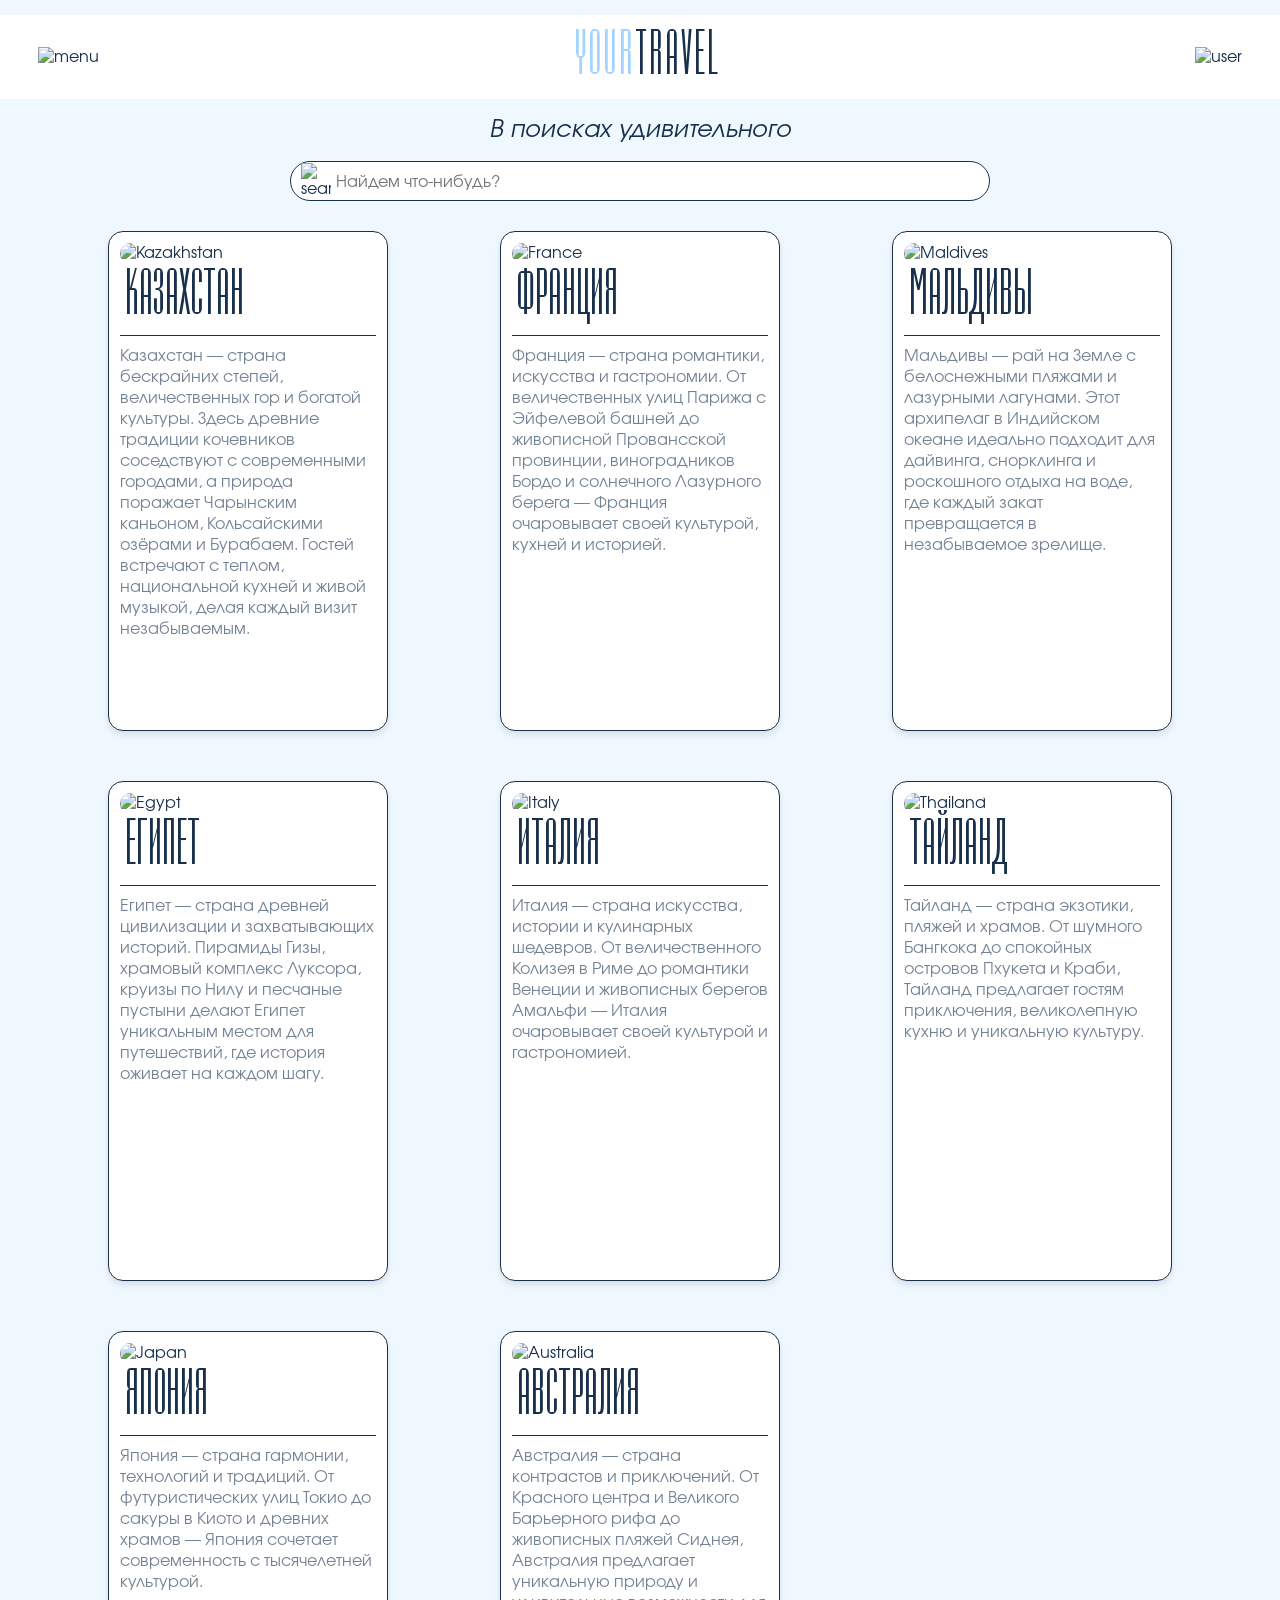
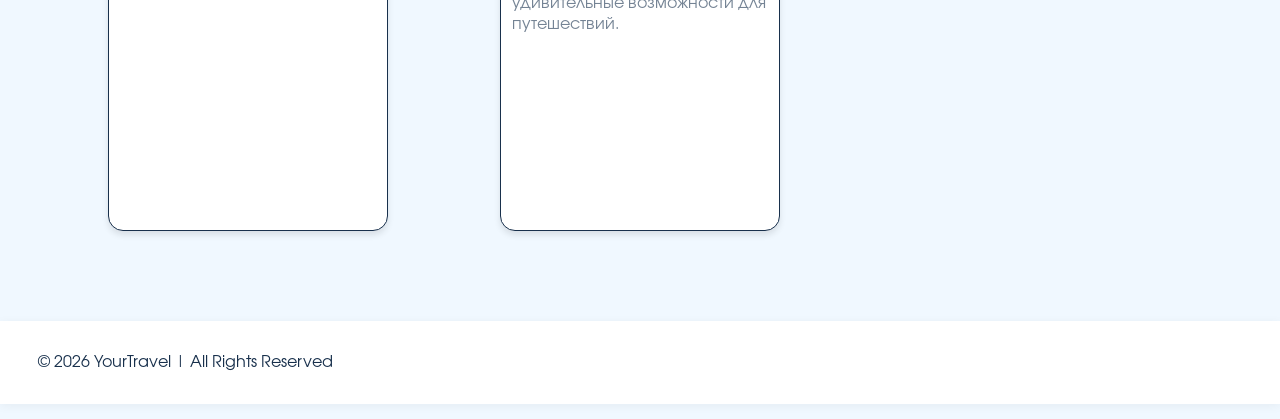
==== index.html @ c19f0ef1 "First commit" ====
<!DOCTYPE html>
<html lang="ru">
<head>
    <meta charset="UTF-8">
    <meta name="viewport" content="width=device-width, initial-scale=1.0">
    <title>YourTravel - Home</title>
    <link rel="stylesheet" href="style.css">
</head>
<body>
    <nav class="navbar">
        <div class="nav-icon airplane" id="burger-menu">
            <img src="https://img.icons8.com/ios-filled/50/1a2b48/airplane-take-off.png" alt="menu">
        </div>
        <div class="logo"><span>YOUR</span>TRAVEL</div>
        <div class="nav-icon user" id="user-profile">
            <img src="https://img.icons8.com/ios-filled/50/1a2b48/user-male-circle.png" alt="user">
        </div>
    </nav>

    <main class="container">
        <h1 class="hero-title" id = "heroTitle">Куда летим?</h1>
        
        <div class="search-container">
            <div class="search-bar">
                <img class = "search-icon" src="https://img.icons8.com/ios/50/000000/search--v1.png" alt="search">
                <input type="search" placeholder="Найдем что-нибудь?">
            </div>
        </div>

        <div class="country-grid">
            <div class="card" onclick="goToCountry('kazakhstan')">
                <div class="card-image">
                    <img src="https://images.unsplash.com/photo-1677475191981-653bcfcc3cd2?q=80&w=1193" alt="Kazakhstan">
                </div>
                <h2 class="card-title">КАЗАХСTАН</h2>
                <div class="card-divider"></div>
                <div class="card-desc"><p>Казахстан — страна бескрайних степей, величественных гор и богатой культуры. Здесь древние традиции кочевников соседствуют с современными городами, а природа поражает Чарынским каньоном, Кольсайскими озёрами и Бурабаем. Гостей встречают с теплом, национальной кухней и живой музыкой, делая каждый визит незабываемым.</p></div>
            </div>

            <div class="card">
                <div class="card-image">
                    <img src="https://images.unsplash.com/photo-1502602898657-3e91760cbb34?q=80&w=500" alt="France">
                </div>
                <h2 class="card-title">ФРАНЦИЯ</h2>
                <div class="card-divider"></div>
                <div class="card-desc"><p>Франция — страна романтики, искусства и гастрономии. От величественных улиц Парижа с Эйфелевой башней до живописной Провансской провинции, виноградников Бордо и солнечного Лазурного берега — Франция очаровывает своей культурой, кухней и историей.</p></div>            
            </div>

            <div class="card">
                <div class="card-image">
                    <img src="https://images.unsplash.com/photo-1514282401047-d79a71a590e8?q=80&w=500" alt="Maldives">
                </div>
                <h2 class="card-title">МАЛЬДИВЫ</h2>
                <div class="card-divider"></div>
                <div class="card-desc"><p>Мальдивы — рай на Земле с белоснежными пляжами и лазурными лагунами. Этот архипелаг в Индийском океане идеально подходит для дайвинга, снорклинга и роскошного отдыха на воде, где каждый закат превращается в незабываемое зрелище.</p></div>
            </div>

            <div class="card">
                <div class="card-image">
                    <img src="https://images.unsplash.com/photo-1503177119275-0aa32b3a9368?q=80&w=500" alt="Egypt">
                </div>
                <h2 class="card-title">ЕГИПЕТ</h2>
                <div class="card-divider"></div>
                <div class="card-desc"><p>Египет — страна древней цивилизации и захватывающих историй. Пирамиды Гизы, храмовый комплекс Луксора, круизы по Нилу и песчаные пустыни делают Египет уникальным местом для путешествий, где история оживает на каждом шагу.</p></div>            
            </div>

            <div class="card">
                <div class="card-image">
                    <img src="https://plus.unsplash.com/premium_photo-1675975678457-d70708bf77c8?w=500" alt="Italy">
                </div>
                <h2 class="card-title">ИTАЛИЯ</h2>
                <div class="card-divider"></div>
                <div class="card-desc">
                    <p>Италия — страна искусства, истории и кулинарных шедевров. От величественного Колизея в Риме до романтики Венеции и живописных берегов Амальфи — Италия очаровывает своей культурой и гастрономией.</p>
                </div>
            </div>

            <div class="card">
                <div class="card-image">
                    <img src="https://images.unsplash.com/photo-1507525428034-b723cf961d3e?q=80&w=500" alt="Thailand">
                </div>
                <h2 class="card-title">TАЙЛАНД</h2>
                <div class="card-divider"></div>
                <div class="card-desc">
                    <p>Тайланд — страна экзотики, пляжей и храмов. От шумного Бангкока до спокойных островов Пхукета и Краби, Тайланд предлагает гостям приключения, великолепную кухню и уникальную культуру.</p>
                </div>
            </div>

            <div class="card">
                <div class="card-image">
                    <img src="https://images.unsplash.com/photo-1557409518-691ebcd96038?w=500" alt="Japan">
                </div>
                <h2 class="card-title">ЯПОНИЯ</h2>
                <div class="card-divider"></div>
                <div class="card-desc">
                    <p>Япония — страна гармонии, технологий и традиций. От футуристических улиц Токио до сакуры в Киото и древних храмов — Япония сочетает современность с тысячелетней культурой.</p>
                </div>
            </div>

            <div class="card">
                <div class="card-image">
                    <img src="https://images.unsplash.com/photo-1506973035872-a4ec16b8e8d9?w=500" alt="Australia">
                </div>
                <h2 class="card-title">АВСTРАЛИЯ</h2>
                <div class="card-divider"></div>
                <div class="card-desc">
                    <p>Австралия — страна контрастов и приключений. От Красного центра и Великого Барьерного рифа до живописных пляжей Сиднея, Австралия предлагает уникальную природу и удивительные возможности для путешествий.</p>
                </div>
            </div>

        </div>
    </main>

    <footer class="footer">
    <p>© 2026 YourTravel | All Rights Reserved</p>
    </footer>

    <script src="script.js"></script>
</body>
</html>
---- style.css ----
/* Базовые стили остаются прежними */
:root {
    --bg-color: #f0f8ff;
    --highlight: #a3d3fe;
    --navy: #18304c;
    --text-paleNavy: #18304c99;
    --font-header: CamertonRegular, serif;
    --font-regular: Evolventa, sans-serif;
}

@font-face {
    font-family: CamertonRegular;
    src: local("CamertonRegular"), url("fonts/Camerton-Regular.woff2") format("woff2");
    font-weight: normal;
    font-style: normal;
}


@font-face {
	font-family: Evolventa;
	src: local("Evolventa Oblique"), url("fonts/Evolventa-Oblique.woff");
	font-weight: normal;
	font-style: italic;
}

@font-face {
	font-family: Evolventa;
	src: local("Evolventa"), url("fonts/Evolventa-Regular.woff");
	font-weight: normal;
	font-style: normal;
}



* {
    box-sizing: border-box;
}

body {
    margin: 0;
    padding: 0;
    background-color: var(--bg-color);
    font-family: var(--font-regular);
    color: var(--navy);
    overflow-x: hidden; /* Защита от горизонтального скролла */
}

/* --- NAVBAR --- */
.navbar {
    display: flex;
    justify-content: space-between;
    align-items: center;
    padding: 10px 3%;
    background: white;
    position: sticky;
    top: 0;
    margin-top: 15px;
    z-index: 1000;
}



.logo {
    font-family: var(--font-header);
    font-weight: normal;
	font-style: normal;
    font-size: clamp(1.5rem, 5vw, 3.5rem); /* Размер подстраивается под экран */
    letter-spacing: 2px;
}

.logo span{
    color: var(--highlight)
}

.nav-icon img {
    width: 45px;
    height: auto;
    cursor: pointer;
    transition: transform 0.3s ease, box-shadow 0.3s ease ;
}

.nav-icon:hover{
    transform: scale(1.05);
}

/* --- ГЛАВНАЯ СТРАНИЦА --- */
.container {
    padding: 15px 5%;
}

.hero-title {
    text-align: center;
    font-weight: 100;
    font-style: italic;
    margin: 0px 0 15px 0;
    font-size: clamp(1.2rem, 4vw, 1.5rem);
}

.search-bar {
    width: 100%;
    max-width: 700px;   
    margin: 0 auto 30px;    
    height: 40px;
    border: 1px solid var(--navy);
    border-radius: 25px;
    display: flex;
    align-items: center;
    padding: 0 10px;
    background: white;
    transition: transform 0.3s ease, box-shadow 0.3s ease ;
}

.search-bar:hover{
    transform: scale(1.02);
}

.search-icon{
    width: 30px;
    height: auto;
    margin-right: 5px;
}

.search-bar input{
    width: 100%;
    height:40px;
    font-family: var(--font-regular);
    padding: 2px 0 0;
    font-size: 1rem;
    border: none;
    outline: none;
    background: transparent;
}

/* Сетка карточек стран */
.country-grid {
    display: grid;
    /* Автоматическое заполнение: минимум 280px на карточку */
    grid-template-columns: repeat(auto-fit, minmax(280px, 2fr));
    justify-items: center;
    gap: 25px;
    margin-bottom: 50px;
}

.card {
    background: white;
    border: 1px solid var(--navy);
    border-radius: 15px;
    padding: 11px;
    margin-bottom: 25px;
    display: flex;
    flex-direction: column;
    max-width: 280px;
    width: 280px;
    height: 500px;
    transition: transform 0.3s ease, box-shadow 0.3s ease ;
    box-shadow: 0 4px 6px rgba(0,0,0,0.1);
}

.card:hover{
    transform: scale(1.05);
    box-shadow: 0 10px 20px rgba(0,0,0,0.2);
    cursor: pointer;
}

.card-title{
    font-size: 58px;
    font-weight: normal;
    font-family: var(--font-header);
    border-bottom: 1px solid var(--navy);
    /* border-radius: 5px; */
    margin: 0px;
    padding: 0 5px 5px;

}

.card-image img {
    width: 100%;
    height: 200px;
    object-fit: cover;
    border-radius: 10px;
}

.card-desc {
    margin-top: 10px;

    flex-grow: 1;      /* takes remaining space */
    overflow: hidden;  /* prevents stretching */
    position: relative;
}

.card-desc p {
    margin: 0;
    word-wrap: break-word;
    overflow-wrap: break-word;
    color: var(--text-paleNavy);
}

.card-desc::after {
    content: "";
    position: absolute;
    bottom: 0;
    left: 0;
    width: 100%;
    height: 50px;

    background: linear-gradient(
        to bottom,
        rgba(255, 255, 255, 0),
        white
    );
}

/* --- FOOTER --- */

.footer{
    display: block;
    background: white;
    color: var(--navy);
    /* border: 2px solid black; */
    margin-bottom: 15px;
    padding: 15px 3%;
    justify-items: center;
    width: auto;
    z-index: 1000;
    box-shadow: 0 2px 10px rgba(0,0,0,0.05);
}

/* --- СТРАНИЦА СТРАНЫ (КАЗАХСТАН) --- */
.country-hero {
    display: flex;
    flex-direction: row; /* В ряд на десктопе */
    padding: 40px 5%;
    gap: 30px;
    align-items: flex-start;
}

.country-info { flex: 1; }
.main-image-container { flex: 1.5; }

.main-image-container img {
    width: 100%;
    border-radius: 15px;
    box-shadow: 0 10px 30px rgba(0,0,0,0.1);
}

.main-country-title {
    font-family: 'CamertonF';
    font-size: clamp(3rem, 10vw, 6rem);
    line-height: 1;
    margin-bottom: 20px;
}

/* Сетка отелей */
.hotel-grid {
    display: grid;
    grid-template-columns: repeat(auto-fit, minmax(320px, 1fr));
    gap: 30px;
    padding: 40px 5%;
}

/* --- МЕДИА-ЗАПРОСЫ (АДАПТИВНОСТЬ) --- */

/* Планшеты (до 1024px) */
@media (max-width: 1024px) {
    .country-hero {
        flex-direction: column; /* Текст и картинка друг под другом */
    }
    
    .main-image-container {
        order: -1; /* Картинка будет сверху текста на мобильных */
        width: 100%;
    }
}

/* Мобильные устройства (до 768px) */
@media (max-width: 768px) {
    .navbar {
        padding: 10px 15px;
    }

    .country-grid, .hotel-grid {
        grid-template-columns: 1fr; /* Одна колонка */
    }

    .hero-title {
        margin: 20px 0;
    }
}

/* Совсем маленькие экраны (до 480px) */
@media (max-width: 480px) {
    .card-title {
        font-size: 1.5rem;
    }
    
    .tags {
        font-size: 0.7rem;
    }
}
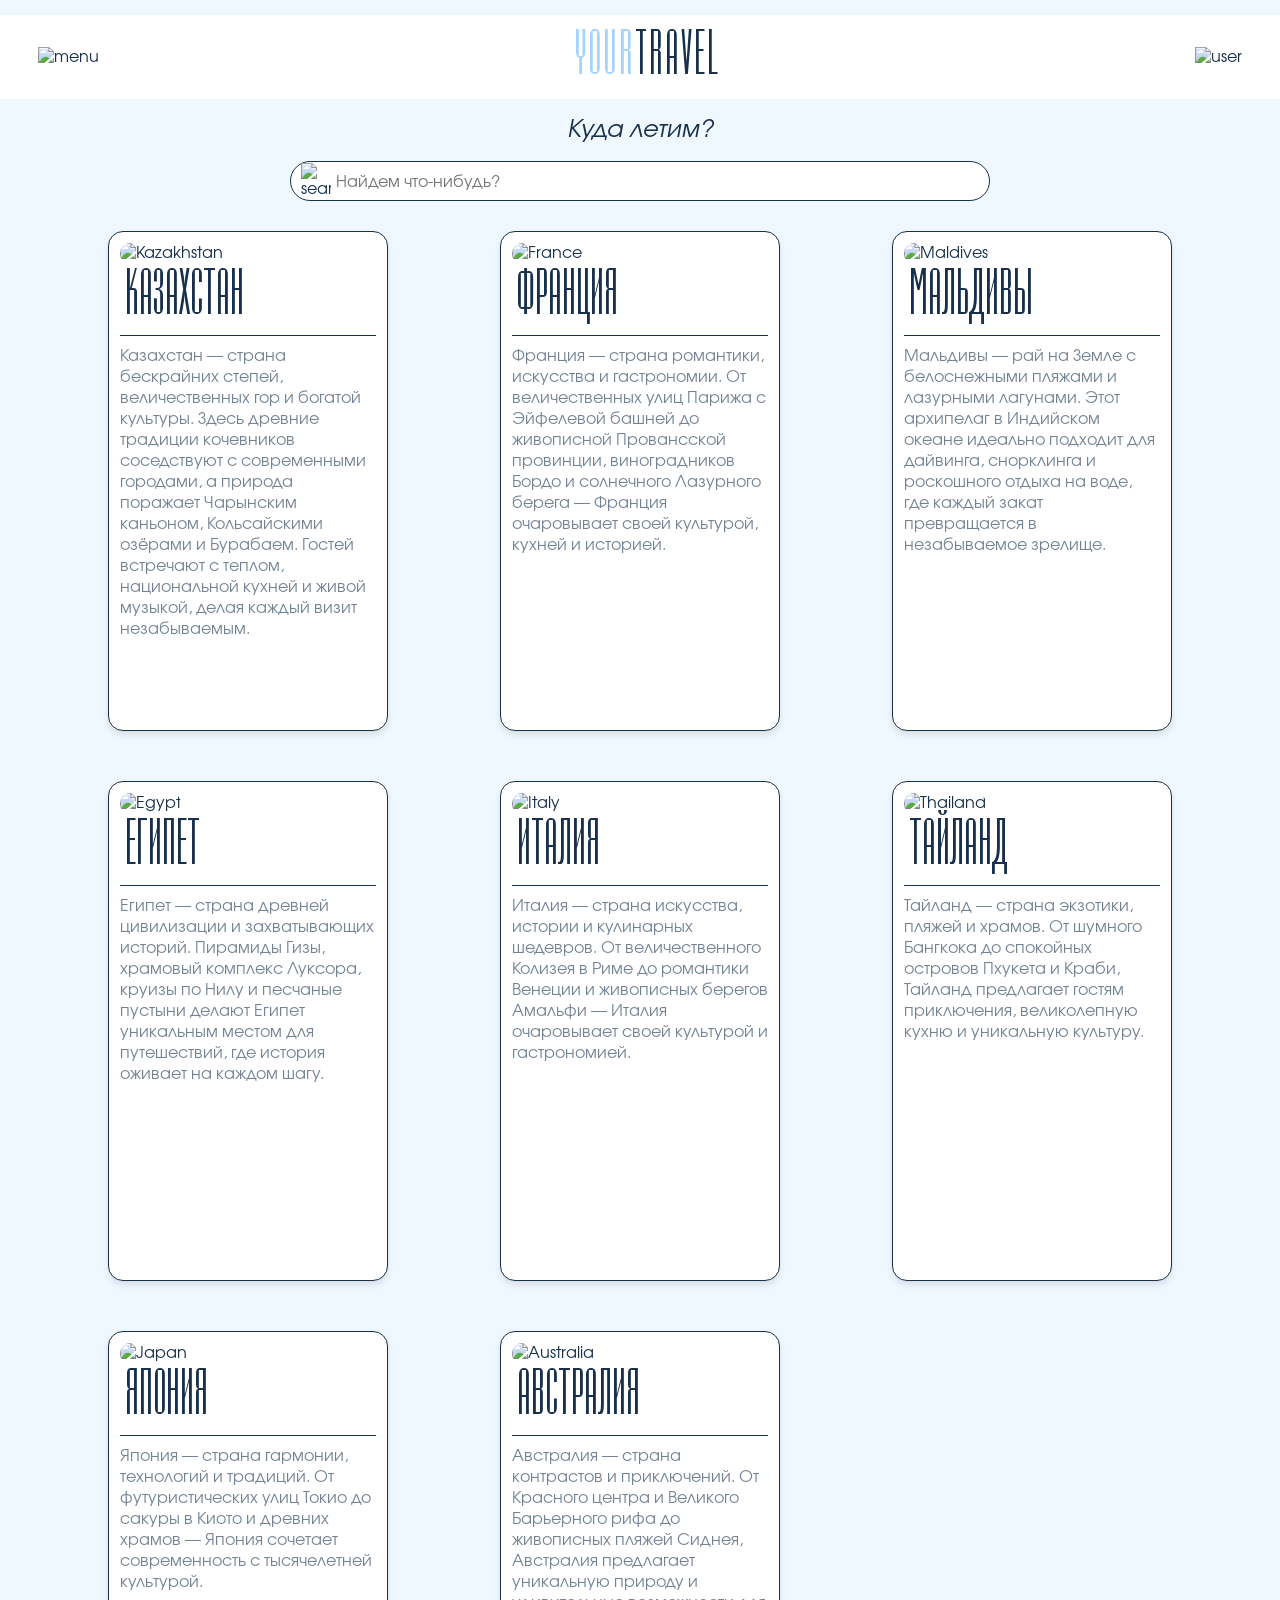
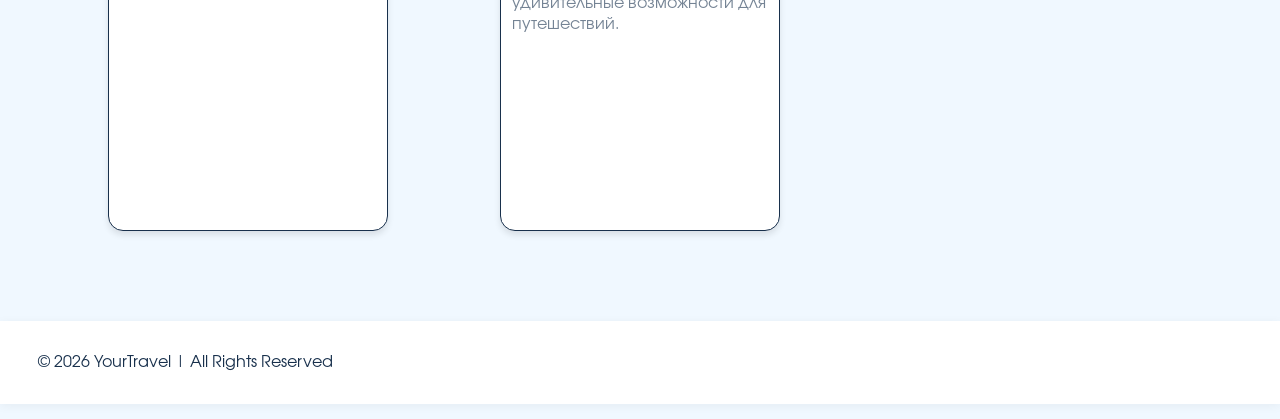
==== commit d827727e: "changed navbar container padding hotfix(js)" ====
--- a/index.html
+++ b/index.html
@@ -11,7 +11,7 @@
         <div class="nav-icon airplane" id="burger-menu">
             <img src="https://img.icons8.com/ios-filled/50/1a2b48/airplane-take-off.png" alt="menu">
         </div>
-        <div class="logo"><span>YOUR</span>TRAVEL</div>
+        <div class="logo" id = "logo"><span>YOUR</span>TRAVEL</div>
         <div class="nav-icon user" id="user-profile">
             <img src="https://img.icons8.com/ios-filled/50/1a2b48/user-male-circle.png" alt="user">
         </div>
--- a/style.css
+++ b/style.css
@@ -64,8 +64,9 @@
     font-family: var(--font-header);
     font-weight: normal;
 	font-style: normal;
-    font-size: clamp(1.5rem, 5vw, 3.5rem); /* Размер подстраивается под экран */
+    font-size: clamp(1.5rem, 7vw, 3.5rem); /* Размер подстраивается под экран */
     letter-spacing: 2px;
+    cursor: pointer;
 }
 
 .logo span{
@@ -226,6 +227,88 @@
 }
 
 /* --- СТРАНИЦА СТРАНЫ (КАЗАХСТАН) --- */
+
+/* --- Navbar СТРАНЫ --- */
+
+
+
+.logo-search-container{
+    gap: 20px;
+    width: 100%;
+    display: flex;
+    align-items: center;
+    justify-content: center;
+    flex-wrap: nowrap;
+    /* align-content: center; */
+    /* justify-content: center; */
+}
+
+/* icons */
+.nav-icon img{
+    width: 30px;
+    cursor: pointer;
+}
+
+/* CENTER CONTAINER */
+/* .navbar .logo{
+    display: flex;
+    align-items: center;
+    gap: 20px;
+} */
+
+/* logo style */
+/* .logo{
+    font-size: 1.5rem;
+    font-weight: bold;
+}
+
+.logo span{
+    color: var(--navy);
+} */
+
+/* search bar (mini version inside navbar) */
+.mini-search{
+    width: 100%;
+    max-width: 400px;
+    height: 100%;
+    max-height: 35px;
+    border: 1px solid var(--navy);
+    border-radius: 25px;
+    padding: 0 10px;
+    margin: 0;
+
+    display: flex;
+    align-items: center;
+
+    background: white;
+    transition: transform 0.3s ease, box-shadow 0.3s ease;
+}
+
+.mini-search:hover{
+    transform: scale(1.02);
+}
+
+.mini-search img{
+    width: 20px;
+    margin-right: 6px;
+}
+
+.mini-search input{
+    width: 100%;
+    height: 35px;
+    border: none;
+    outline: none;
+    background: transparent;
+}
+
+.nav-icon.airplane{
+    padding-right: 20px;
+}
+
+.nav-icon.user{
+    padding-left: 20px;
+}
+
 .country-hero {
     display: flex;
     flex-direction: row; /* В ряд на десктопе */
@@ -275,7 +358,7 @@
 /* Мобильные устройства (до 768px) */
 @media (max-width: 768px) {
     .navbar {
-        padding: 10px 15px;
+        padding: 10px 20px;
     }
 
     .country-grid, .hotel-grid {
@@ -285,10 +368,17 @@
     .hero-title {
         margin: 20px 0;
     }
+
+    .logo-search-container{
+        flex-wrap: wrap;
+        justify-content: center;
+        row-gap: 5px;
+        padding: 10px 0;
+    }
 }
 
 /* Совсем маленькие экраны (до 480px) */
-@media (max-width: 480px) {
+/* @media (max-width: 480px) {
     .card-title {
         font-size: 1.5rem;
     }
@@ -296,4 +386,4 @@
     .tags {
         font-size: 0.7rem;
     }
-}+} */
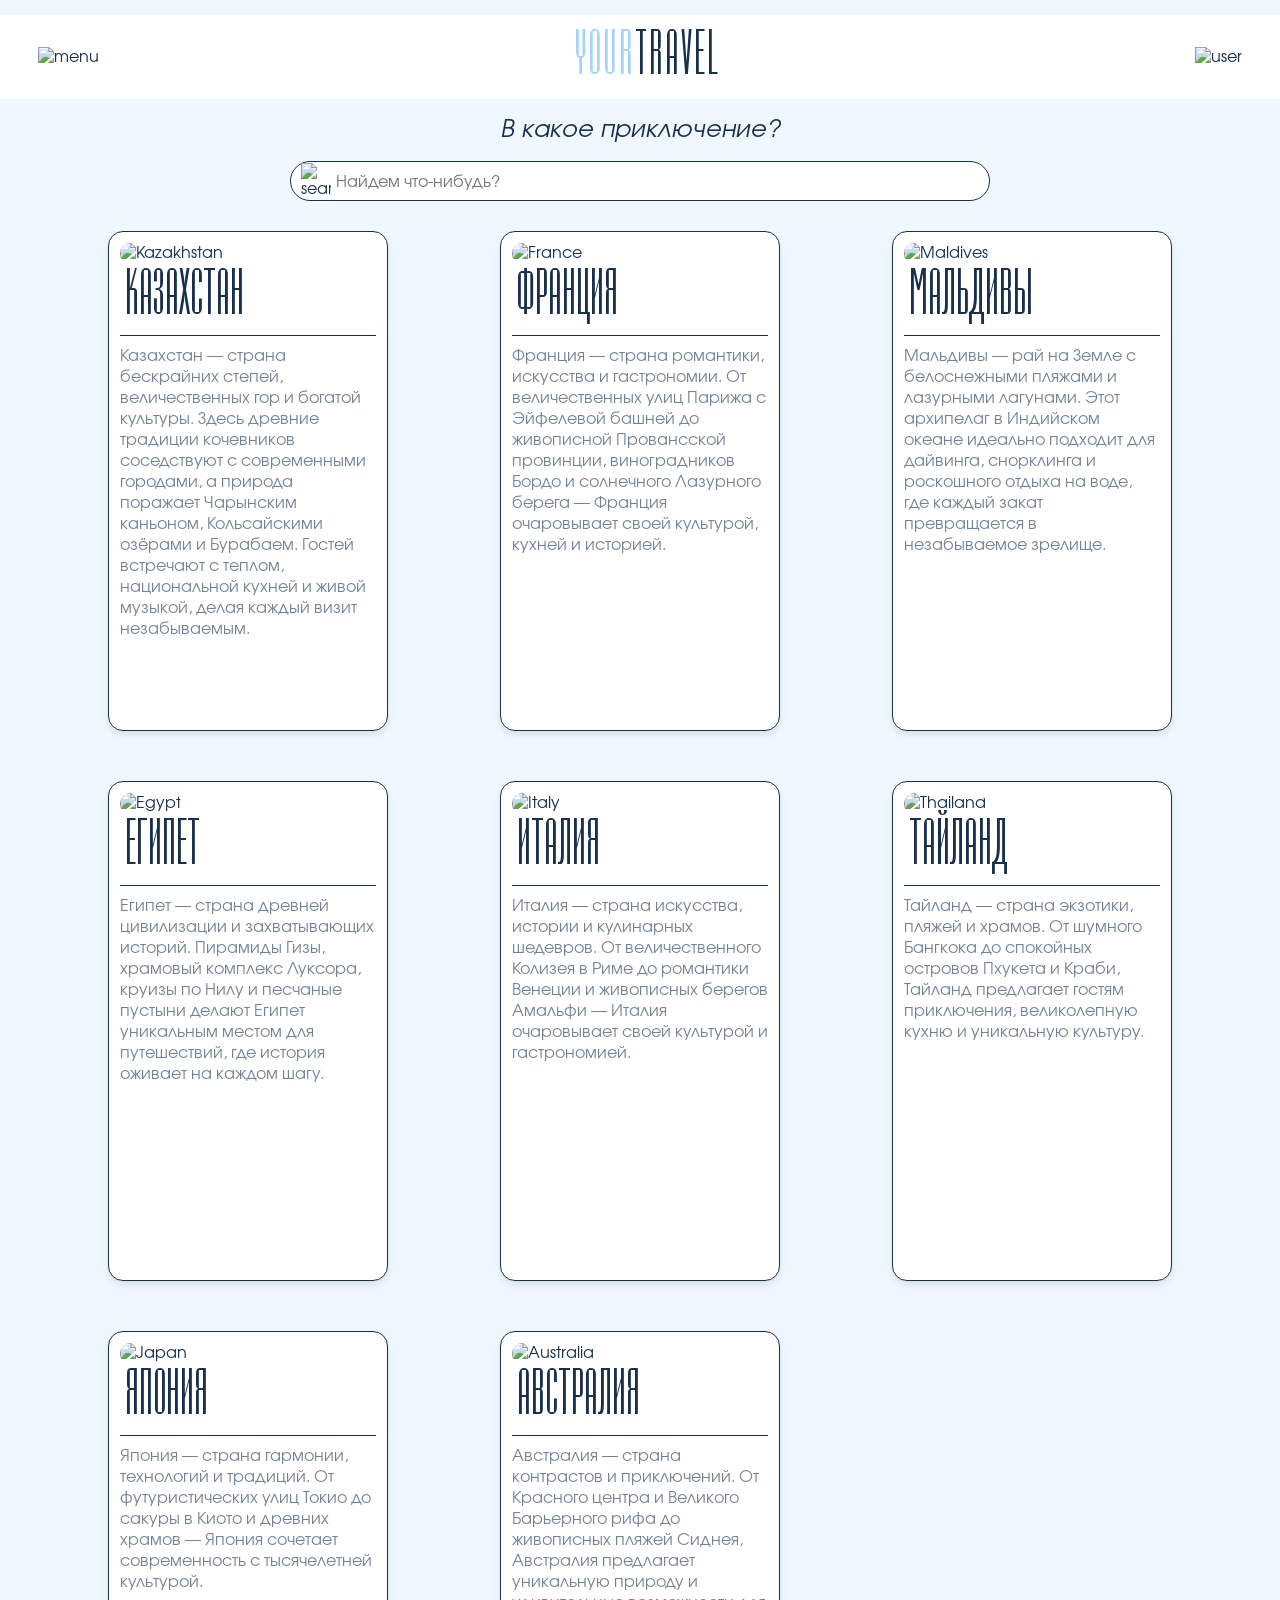
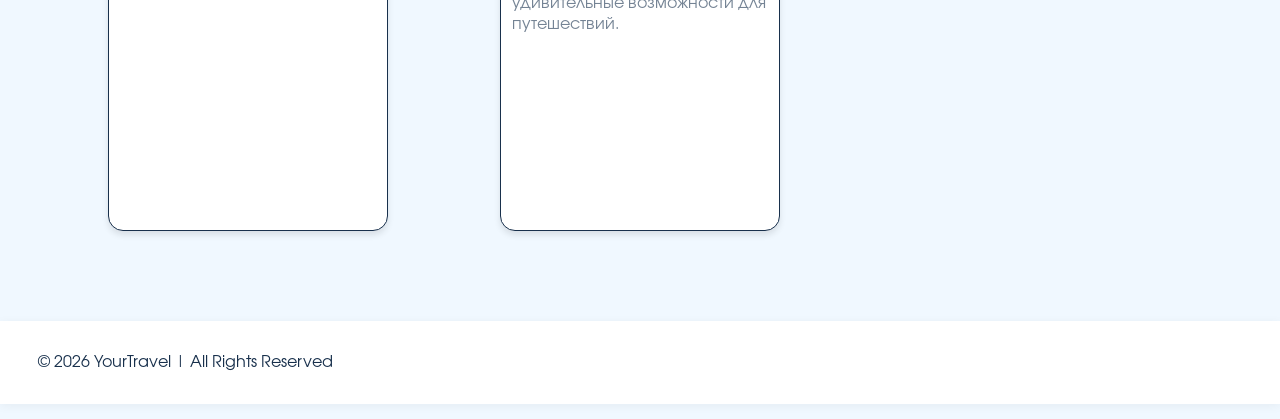
==== commit 6e24ad09: "implemented json and again changed the logo size" ====
--- a/index.html
+++ b/index.html
@@ -37,7 +37,7 @@
                 <div class="card-desc"><p>Казахстан — страна бескрайних степей, величественных гор и богатой культуры. Здесь древние традиции кочевников соседствуют с современными городами, а природа поражает Чарынским каньоном, Кольсайскими озёрами и Бурабаем. Гостей встречают с теплом, национальной кухней и живой музыкой, делая каждый визит незабываемым.</p></div>
             </div>
 
-            <div class="card">
+            <div class="card" onclick="goToCountry('france')">
                 <div class="card-image">
                     <img src="https://images.unsplash.com/photo-1502602898657-3e91760cbb34?q=80&w=500" alt="France">
                 </div>
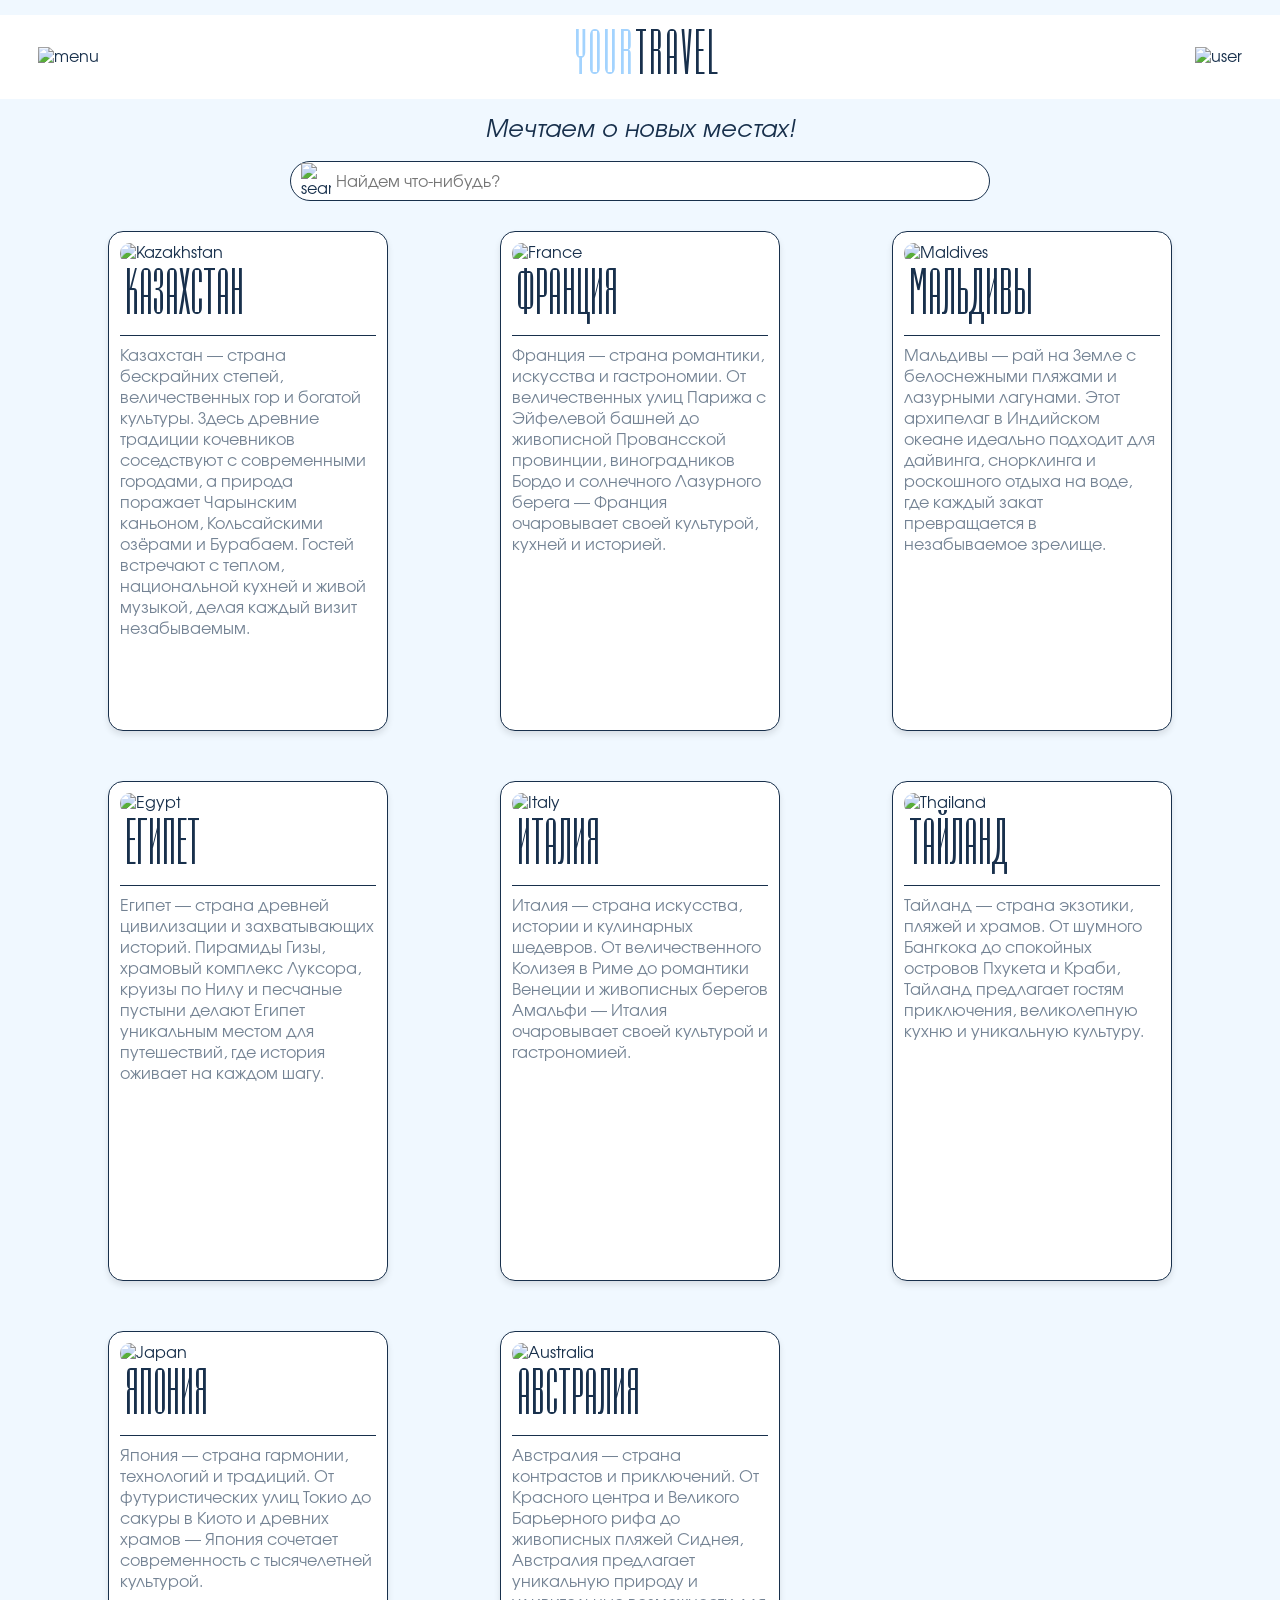
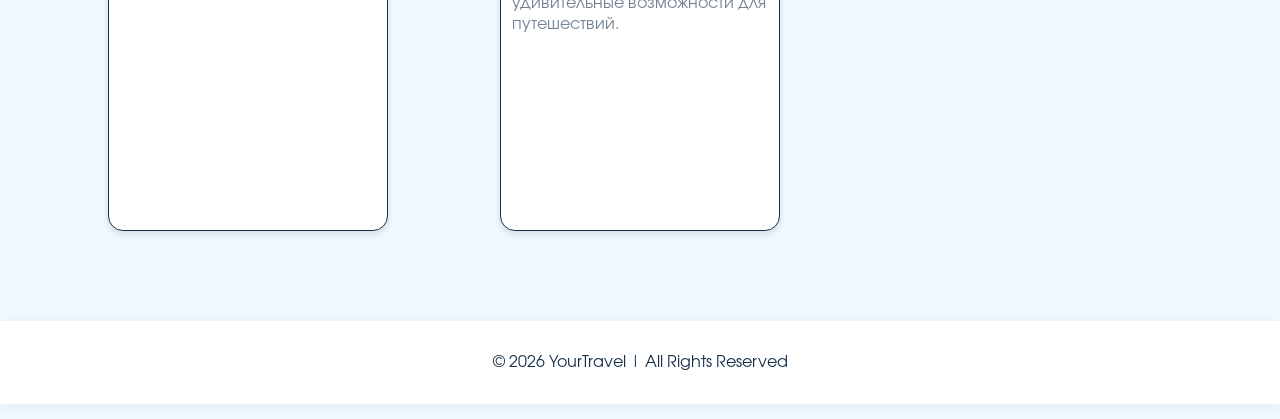
==== commit 45af8c6f: "made the logo highlight and changed the hotel grid layout" ====
--- a/index.html
+++ b/index.html
@@ -46,8 +46,8 @@
                 <div class="card-desc"><p>Франция — страна романтики, искусства и гастрономии. От величественных улиц Парижа с Эйфелевой башней до живописной Провансской провинции, виноградников Бордо и солнечного Лазурного берега — Франция очаровывает своей культурой, кухней и историей.</p></div>            
             </div>
 
-            <div class="card">
-                <div class="card-image">
+            <div class="card" onclick="goToCountry('maldives')">
+                <div class="card-image" >
                     <img src="https://images.unsplash.com/photo-1514282401047-d79a71a590e8?q=80&w=500" alt="Maldives">
                 </div>
                 <h2 class="card-title">МАЛЬДИВЫ</h2>
@@ -55,7 +55,7 @@
                 <div class="card-desc"><p>Мальдивы — рай на Земле с белоснежными пляжами и лазурными лагунами. Этот архипелаг в Индийском океане идеально подходит для дайвинга, снорклинга и роскошного отдыха на воде, где каждый закат превращается в незабываемое зрелище.</p></div>
             </div>
 
-            <div class="card">
+            <div class="card" onclick="goToCountry('egypt')">
                 <div class="card-image">
                     <img src="https://images.unsplash.com/photo-1503177119275-0aa32b3a9368?q=80&w=500" alt="Egypt">
                 </div>
@@ -64,7 +64,7 @@
                 <div class="card-desc"><p>Египет — страна древней цивилизации и захватывающих историй. Пирамиды Гизы, храмовый комплекс Луксора, круизы по Нилу и песчаные пустыни делают Египет уникальным местом для путешествий, где история оживает на каждом шагу.</p></div>            
             </div>
 
-            <div class="card">
+            <div class="card" onclick="goToCountry('italy')">
                 <div class="card-image">
                     <img src="https://plus.unsplash.com/premium_photo-1675975678457-d70708bf77c8?w=500" alt="Italy">
                 </div>
@@ -75,7 +75,7 @@
                 </div>
             </div>
 
-            <div class="card">
+            <div class="card" onclick="goToCountry('thailand')">
                 <div class="card-image">
                     <img src="https://images.unsplash.com/photo-1507525428034-b723cf961d3e?q=80&w=500" alt="Thailand">
                 </div>
@@ -86,7 +86,7 @@
                 </div>
             </div>
 
-            <div class="card">
+            <div class="card" onclick="goToCountry('japan')">
                 <div class="card-image">
                     <img src="https://images.unsplash.com/photo-1557409518-691ebcd96038?w=500" alt="Japan">
                 </div>
@@ -97,7 +97,7 @@
                 </div>
             </div>
 
-            <div class="card">
+            <div class="card" onclick="goToCountry('australia')">
                 <div class="card-image">
                     <img src="https://images.unsplash.com/photo-1506973035872-a4ec16b8e8d9?w=500" alt="Australia">
                 </div>
--- a/style.css
+++ b/style.css
@@ -36,6 +36,11 @@
     box-sizing: border-box;
 }
 
+html{
+    margin: 0;
+    padding: 0;
+}
+
 body {
     margin: 0;
     padding: 0;
@@ -61,6 +66,10 @@
 
 
 .logo {
+    position: relative;
+    display: inline-block;
+    overflow: hidden;
+
     font-family: var(--font-header);
     font-weight: normal;
 	font-style: normal;
@@ -71,6 +80,32 @@
 
 .logo span{
     color: var(--highlight)
+}
+
+/* The highlight line aniamtion */
+
+.logo::after{
+    content: '';
+    position: absolute;
+    left: 0;
+    top: 0;
+    width: 100%;
+    height: 100%;
+    transform: translateX(-100%) skewX(-15deg);
+    transition: transform 0.6s cubic-bezier(0.25, 0.8, 0.25, 1);
+    background: linear-gradient(
+        to right, 
+        rgba(255, 255, 255, 0) 0%, 
+        rgba(255, 255, 255, 0.8) 50%, 
+        rgba(255, 255, 255, 0) 100%
+    );
+    background-size: 20px 100%; 
+    background-repeat: no-repeat;
+    background-position: left center;
+}
+
+.logo:hover::after{
+    transform: translateX(100%) skewX(-15deg)
 }
 
 .nav-icon img {
@@ -132,7 +167,7 @@
     background: transparent;
 }
 
-/* Сетка карточек стран */
+/* Сетка карточек стран */ 
 .country-grid {
     display: grid;
     /* Автоматическое заполнение: минимум 280px на карточку */
@@ -219,18 +254,16 @@
     color: var(--navy);
     /* border: 2px solid black; */
     margin-bottom: 15px;
-    padding: 15px 3%;
-    justify-items: center;
-    width: auto;
+    padding: 15px 0;
+    text-align: center;
+    width: 100%;
     z-index: 1000;
     box-shadow: 0 2px 10px rgba(0,0,0,0.05);
 }
 
-/* --- СТРАНИЦА СТРАНЫ (КАЗАХСТАН) --- */
+/* --- СТРАНИЦА СТРАНЫ --- */
 
 /* --- Navbar СТРАНЫ --- */
-
-
 
 .logo-search-container{
     gap: 20px;
@@ -243,28 +276,6 @@
     /* justify-content: center; */
 }
 
-/* icons */
-.nav-icon img{
-    width: 30px;
-    cursor: pointer;
-}
-
-/* CENTER CONTAINER */
-/* .navbar .logo{
-    display: flex;
-    align-items: center;
-    gap: 20px;
-} */
-
-/* logo style */
-/* .logo{
-    font-size: 1.5rem;
-    font-weight: bold;
-}
-
-.logo span{
-    color: var(--navy);
-} */
 
 /* search bar (mini version inside navbar) */
 .mini-search{
@@ -313,7 +324,7 @@
     display: flex;
     flex-direction: row; /* В ряд на десктопе */
     padding: 40px 5%;
-    gap: 30px;
+    gap: 50px;
     align-items: flex-start;
 }
 
@@ -327,18 +338,101 @@
 }
 
 .main-country-title {
-    font-family: 'CamertonF';
+    font-family: var(--font-header);
+    font-weight: 400;
     font-size: clamp(3rem, 10vw, 6rem);
-    line-height: 1;
-    margin-bottom: 20px;
+    margin: 20px 0;
+    border-bottom: 3px solid var(--navy);
 }
 
 /* Сетка отелей */
 .hotel-grid {
     display: grid;
-    grid-template-columns: repeat(auto-fit, minmax(320px, 1fr));
-    gap: 30px;
+    grid-template-columns: repeat(auto-fit, minmax(650px, 1fr));
+    gap: 10px;
+    justify-items:baseline;
     padding: 40px 5%;
+}
+
+.hotel-card img{
+    width: 450px;
+    max-width: 450px;
+    min-width: 450px;
+    border-top-left-radius:15px;
+    border-bottom-left-radius:15px;
+    object-fit: cover;
+    object-position: center;
+}
+.hotel-card{
+    background: white;
+    border: 1px solid var(--navy);
+    border-radius: 15px;
+    margin-bottom: 25px;
+    display: flex;
+    flex-direction: row;
+    max-width: 650px;
+    width: 650px;
+    height: 320px;
+    transition: transform 0.3s ease, box-shadow 0.3s ease ;
+    box-shadow: 0 4px 6px rgba(0,0,0,0.1);
+}
+
+.hotel-card:hover{
+    transform: scale(1.05);
+    box-shadow: 0 10px 20px rgba(0,0,0,0.2);
+    cursor: pointer;
+}
+
+.hotel-content-block{
+    display: flex;
+    flex-direction: column;
+    padding: 10px 15px;
+}
+
+.hotel-info{
+    display: flex;
+    flex-direction: column;
+    row-gap: 10px;
+}
+
+.hotel-header,.tags,.price{
+    align-items: center;
+}
+
+.hotel-header{
+    padding-bottom: 10px;
+
+    display: flex;
+    flex-direction: row;
+    flex: 2;
+    border-bottom: 1px solid var(--navy);
+}
+
+.hotel-header h3{
+    margin:0;
+}
+
+.rating{
+    flex: 1;
+    padding: 0 1px;
+    text-align: center;
+}
+
+.tags{
+    padding: 10px 5px;
+    border-radius: 5px;
+
+    display: block;
+    background-color: var(--highlight);
+}
+
+.price{
+    text-decoration: underline;
+}
+
+.hotel-desc{
+    color:var(--text-paleNavy);
+    margin: 10px 0;
 }
 
 /* --- МЕДИА-ЗАПРОСЫ (АДАПТИВНОСТЬ) --- */
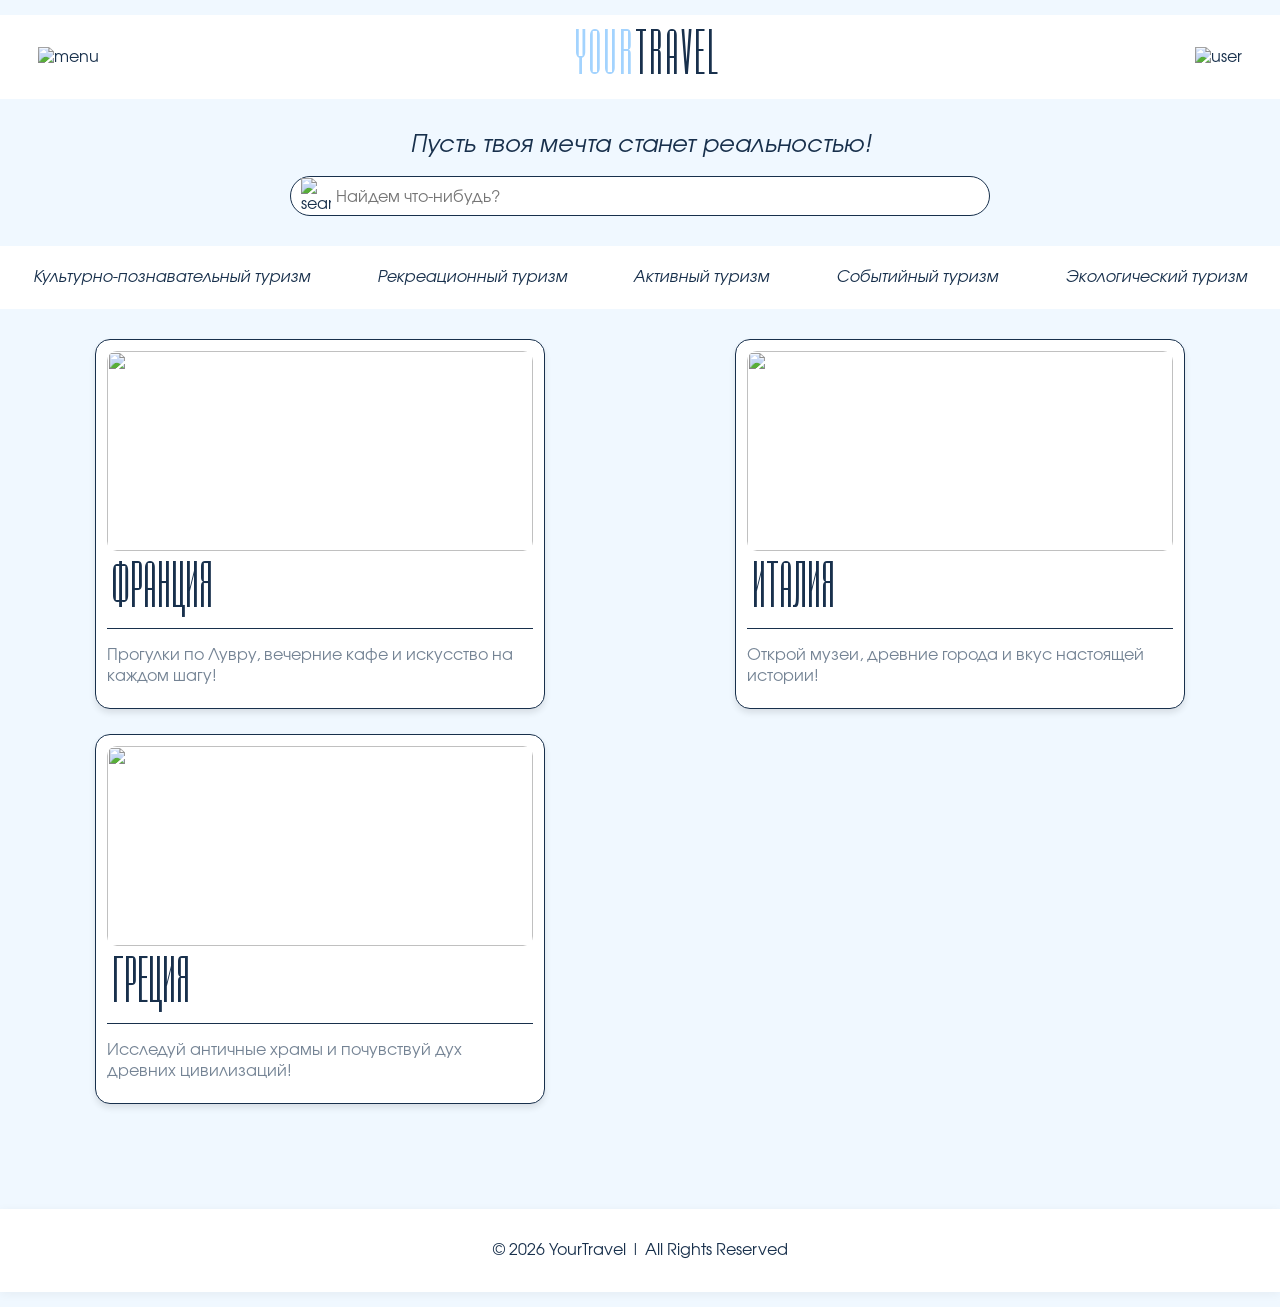
==== commit b3371bc3: "redesigned main page" ====
--- a/index.html
+++ b/index.html
@@ -27,17 +27,26 @@
             </div>
         </div>
 
-        <div class="country-grid">
-            <div class="card" onclick="goToCountry('kazakhstan')">
+        <div class="vacation-types-container">
+            <div class="vacation-p-block"><p data-type="culture">Культурно-познавательный туризм</p></div>
+            <div class="vacation-p-block"><p data-type="recreation">Рекреационный туризм</p></div>
+            <div class="vacation-p-block"><p data-type="adventure">Активный туризм</p></div>
+            <div class="vacation-p-block"><p data-type="occasion">Событийный туризм</p></div>
+            <div class="vacation-p-block"><p data-type="eco">Экологический туризм</p></div>
+        </div>
+
+        <div class="country-grid" id="countryGrid">
+
+            <!-- <div class="card" onclick="goToCountry('kazakhstan')">
                 <div class="card-image">
                     <img src="https://images.unsplash.com/photo-1677475191981-653bcfcc3cd2?q=80&w=1193" alt="Kazakhstan">
                 </div>
                 <h2 class="card-title">КАЗАХСTАН</h2>
                 <div class="card-divider"></div>
                 <div class="card-desc"><p>Казахстан — страна бескрайних степей, величественных гор и богатой культуры. Здесь древние традиции кочевников соседствуют с современными городами, а природа поражает Чарынским каньоном, Кольсайскими озёрами и Бурабаем. Гостей встречают с теплом, национальной кухней и живой музыкой, делая каждый визит незабываемым.</p></div>
-            </div>
+            </div> -->
 
-            <div class="card" onclick="goToCountry('france')">
+            <!-- <div class="card" onclick="goToCountry('france')">
                 <div class="card-image">
                     <img src="https://images.unsplash.com/photo-1502602898657-3e91760cbb34?q=80&w=500" alt="France">
                 </div>
@@ -106,7 +115,7 @@
                 <div class="card-desc">
                     <p>Австралия — страна контрастов и приключений. От Красного центра и Великого Барьерного рифа до живописных пляжей Сиднея, Австралия предлагает уникальную природу и удивительные возможности для путешествий.</p>
                 </div>
-            </div>
+            </div> -->
 
         </div>
     </main>
--- a/style.css
+++ b/style.css
@@ -121,7 +121,12 @@
 
 /* --- ГЛАВНАЯ СТРАНИЦА --- */
 .container {
-    padding: 15px 5%;
+    /* padding: 15px 5%; */
+    padding: 30px 0;
+}
+
+.search-container{
+    padding: 0 3%;
 }
 
 .hero-title {
@@ -129,6 +134,7 @@
     font-weight: 100;
     font-style: italic;
     margin: 0px 0 15px 0;
+    padding: 0 3%;
     font-size: clamp(1.2rem, 4vw, 1.5rem);
 }
 
@@ -167,14 +173,43 @@
     background: transparent;
 }
 
+/* Полоса видов туризма */
+
+.vacation-types-container{
+    display: flex;
+    flex-wrap: wrap;
+    justify-content: space-around;
+    background-color: white;
+    /* border: 2px solid var(--navy); */
+    
+    margin: 0 0 30px 0;
+    padding: 0 0px;
+}
+
+.vacation-p-block{
+    font-style: italic;
+    text-align: center;
+    padding: 5px 10px;
+    transition: transform 0.3s ease;
+    border-radius: 5px;
+}
+
+.vacation-types-container :hover{
+    font-weight: bold;
+    /* transform: translateY(-2px); */
+    cursor: pointer;
+    background-color: rgba(236, 236, 236, 0.8);
+}
+
 /* Сетка карточек стран */ 
 .country-grid {
     display: grid;
     /* Автоматическое заполнение: минимум 280px на карточку */
-    grid-template-columns: repeat(auto-fit, minmax(280px, 2fr));
+    grid-template-columns: repeat(auto-fit, minmax(450px, 2fr));
     justify-items: center;
-    gap: 25px;
+    /* gap: 25px; */
     margin-bottom: 50px;
+    /* padding: 0 3%; */
 }
 
 .card {
@@ -185,9 +220,9 @@
     margin-bottom: 25px;
     display: flex;
     flex-direction: column;
-    max-width: 280px;
-    width: 280px;
-    height: 500px;
+    max-width: 450px;
+    width: 450px;
+    height: 370px;
     transition: transform 0.3s ease, box-shadow 0.3s ease ;
     box-shadow: 0 4px 6px rgba(0,0,0,0.1);
 }
@@ -216,22 +251,22 @@
     border-radius: 10px;
 }
 
-.card-desc {
+/* .card-desc {
     margin-top: 10px;
 
-    flex-grow: 1;      /* takes remaining space */
-    overflow: hidden;  /* prevents stretching */
+    flex-grow: 1;      takes remaining space
+    overflow: hidden;  prevents stretching
     position: relative;
-}
+} */
 
 .card-desc p {
-    margin: 0;
-    word-wrap: break-word;
-    overflow-wrap: break-word;
+    /* margin: 0; */
+    /* word-wrap: break-word; */
+    /* overflow-wrap: break-word; */
     color: var(--text-paleNavy);
 }
 
-.card-desc::after {
+/* .card-desc::after {
     content: "";
     position: absolute;
     bottom: 0;
@@ -244,7 +279,7 @@
         rgba(255, 255, 255, 0),
         white
     );
-}
+} */
 
 /* --- FOOTER --- */
 
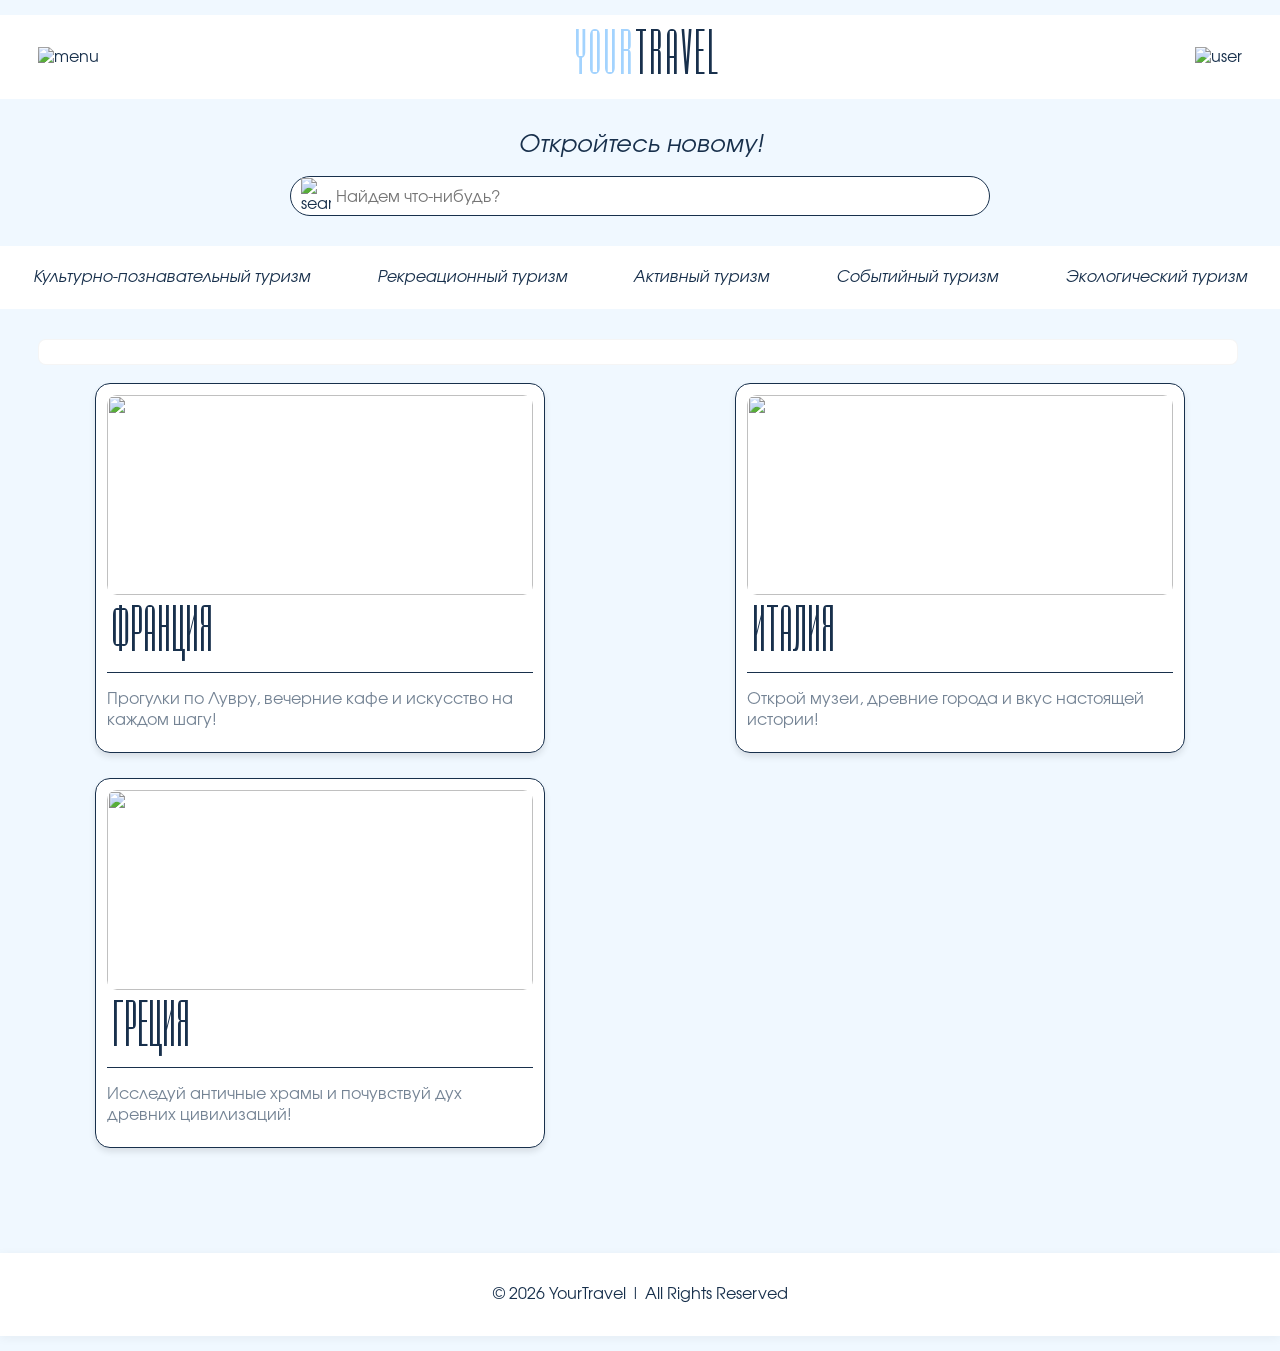
==== commit 9364cc99: "feat: add price calendar and local guide widgets, implement smart recommendations feature" ====
--- a/index.html
+++ b/index.html
@@ -34,6 +34,8 @@
             <div class="vacation-p-block"><p data-type="occasion">Событийный туризм</p></div>
             <div class="vacation-p-block"><p data-type="eco">Экологический туризм</p></div>
         </div>
+
+        <div id="smartRecs" class="smart-recommendations"></div>
 
         <div class="country-grid" id="countryGrid">
 
--- a/style.css
+++ b/style.css
@@ -360,7 +360,7 @@
     flex-direction: row; /* В ряд на десктопе */
     padding: 40px 5%;
     gap: 50px;
-    align-items: flex-start;
+    align-items: stretch;
 }
 
 .country-info { flex: 1; }
@@ -368,6 +368,8 @@
 
 .main-image-container img {
     width: 100%;
+    height: 500px;
+    object-fit: cover;
     border-radius: 15px;
     box-shadow: 0 10px 30px rgba(0,0,0,0.1);
 }
@@ -390,9 +392,9 @@
 }
 
 .hotel-card img{
-    width: 450px;
+    width: 45%;
     max-width: 450px;
-    min-width: 450px;
+    /* min-width: 150px; */
     border-top-left-radius:15px;
     border-bottom-left-radius:15px;
     object-fit: cover;
@@ -412,6 +414,9 @@
     box-shadow: 0 4px 6px rgba(0,0,0,0.1);
 }
 
+/* allow absolute-positioned controls inside card */
+.hotel-card { position: relative; }
+
 .hotel-card:hover{
     transform: scale(1.05);
     box-shadow: 0 10px 20px rgba(0,0,0,0.2);
@@ -422,6 +427,16 @@
     display: flex;
     flex-direction: column;
     padding: 10px 15px;
+    flex: 1 1 auto; /* allow content block to take remaining space and shrink */
+    min-width: 0; /* allow text to wrap inside flex item */
+}
+
+.hotel-meta{
+    display: flex;
+    flex-direction: column;
+    align-items: start;
+    row-gap: 12px;
+    margin-bottom: 10px;
 }
 
 .hotel-info{
@@ -449,7 +464,8 @@
 
 .rating{
     flex: 1;
-    padding: 0 1px;
+    max-width: 50px;
+    padding-left: 10px;
     text-align: center;
 }
 
@@ -468,7 +484,83 @@
 .hotel-desc{
     color:var(--text-paleNavy);
     margin: 10px 0;
-}
+    overflow-wrap: anywhere; /* break long words or hashtags */
+    word-break: break-word;
+}
+
+.hotel-details{
+    margin: 40px 5%;
+    padding-top: 40px;
+    border-top: 1px solid var(--navy);
+}
+
+/* Photos grid on hotel page */
+.photos-grid{
+    display:flex;
+    gap:10px;
+    padding: 10px 5%;
+    flex-wrap: wrap;
+}
+
+/* Group headers and pool note styles for country hotel listings */
+.hotel-group{ width:100%; margin-bottom:18px; display:flex; flex-direction:column; gap:12px; padding: 0 5%; }
+.hotel-group-header{ padding:8px 0; border-bottom: 1px dashed rgba(0,0,0,0.06); }
+.hotel-group-header h3{ margin:0; font-size:1.25rem; }
+.group-price-examples{ font-size:0.95rem; color:var(--text-paleNavy); margin-top:6px; }
+.hotel-pool-note{ margin-top:8px; display:inline-block; background:#e8f6ff; color:var(--navy); padding:6px 10px; border-radius:8px; font-weight:600; }
+
+/* --- Блок предложений отелей под заголовком страны --- */
+.country-offers{
+    margin: 0px 5%;
+}
+.country-offers h3{ margin-top:0; margin-bottom:12px; }
+.offer-groups{ display:flex; gap:18px; flex-wrap:wrap; }
+.offer-group{ flex:1; min-width:220px; }
+.group-title{ font-weight:700; margin-bottom:8px; }
+.group-items{ display:flex; gap:10px; flex-wrap:wrap; }
+.offer-item{ display:flex; gap:10px; align-items:center; background:#f7fbff; padding:8px; border-radius:8px; min-width:200px; }
+.offer-item img{ width:90px; height:64px; object-fit:cover; border-radius:6px; }
+.oi-info{ display:flex; flex-direction:column; }
+.oi-name{ font-weight:600; font-size:0.95rem; }
+.oi-price{ color:var(--navy); font-weight:700; margin-top:6px; }
+.oi-tags{ font-size:0.85rem; color:var(--text-paleNavy); margin-top:4px; }
+.oi-note{ font-size:0.85rem; color:var(--text-paleNavy); margin-top:6px; }
+.photo-thumb{
+    width:120px;
+    height:80px;
+    object-fit: cover;
+    border-radius: 8px;
+    cursor: pointer;
+    border: 1px solid rgba(0,0,0,0.08);
+}
+
+/* Similar hotels */
+.similar-grid{
+    display:flex;
+    gap:12px;
+    padding: 10px 5%;
+}
+.similar-card{
+    width: 200px;
+    border: 1px solid var(--navy);
+    border-radius: 10px;
+    overflow: hidden;
+    display:flex;
+    flex-direction: column;
+    cursor: pointer;
+    background: white;
+}
+.similar-card img{ width:100%; height:100px; object-fit:cover; }
+.similar-card .sim-info{ padding: 8px; display:flex; flex-direction:column; gap:6px; }
+
+/* Comments */
+.comments-section{ padding: 20px 5%; margin: 20px 0; background: white; border-radius: 10px; border: 1px solid rgba(0,0,0,0.04); }
+.comments-list .comment{ padding: 10px 0; border-bottom: 1px solid rgba(0,0,0,0.05); }
+.comment-meta{ font-size: 0.9rem; color: var(--text-paleNavy); margin-bottom: 6px; }
+.comment-text{ color: var(--text-paleNavy); }
+#comment-form{ display:flex; flex-direction: column; gap:8px; max-width: 700px; }
+#comment-form input, #comment-form textarea{ padding:8px; border-radius:6px; border:1px solid rgba(0,0,0,0.1); }
+#comment-form button{ align-self:flex-start; }
 
 /* --- МЕДИА-ЗАПРОСЫ (АДАПТИВНОСТЬ) --- */
 
@@ -515,4 +607,111 @@
     .tags {
         font-size: 0.7rem;
     }
-} */+} */
+
+/* --- New UI blocks: suitable tag, features, pros/cons, seasonality, attractions --- */
+.suitable-for {
+    font-size: 0.95rem;
+    font-style: italic;
+    color: #555;
+    margin-top: 8px;
+}
+
+.hotel-badges { display:flex; gap:8px; margin-top:8px; align-items:center; }
+.badge { font-size:0.8rem; padding:4px 8px; border-radius:12px; background:#eef6ff; color:var(--navy); border:1px solid rgba(24,48,76,0.08); }
+.badge.level { background:#ffeedd; }
+.badge.district { background:#e8f5ff; }
+
+.features-list { list-style:none; padding:0; margin:8px 0 16px 0; display:grid; grid-template-columns:repeat(auto-fit, minmax(160px, 1fr)); gap:8px; }
+.features-list li { background:#f8fbff; padding:8px 10px; border-radius:6px; border:1px solid rgba(0,0,0,0.04); }
+
+.pros-cons-grid { display:grid; grid-template-columns:1fr 1fr; gap:16px; margin:12px 0; }
+.pros, .cons { padding:12px; border-radius:8px; }
+.pros { background: #e8f5e9; border-left:4px solid #4caf50; }
+.cons { background: #ffebee; border-left:4px solid #f44336; }
+.pros ul, .cons ul { margin:8px 0 0 16px; }
+
+.seasonality-widget { background: #fff; padding:12px 16px; border-radius:8px; margin-top:16px; border:1px solid rgba(0,0,0,0.04); }
+.seasonality-row strong { display:inline-block; width:130px; }
+
+.attractions-widget { margin-top:16px; }
+.attractions-list { display:grid; grid-template-columns:repeat(auto-fit, minmax(180px, 1fr)); gap:10px; margin-top:8px; }
+.attraction-item { padding:10px; background:white; border-radius:8px; border:1px solid rgba(0,0,0,0.04); }
+.attraction-item .atype { font-size:0.85rem; color:#666; margin-top:6px; }
+
+/* Smart recommendations on index */
+.smart-recommendations{ background:white; border:1px solid rgba(0,0,0,0.04); padding:12px 16px; border-radius:8px; margin: 18px 3%; max-width: 1200px; }
+.smart-recommendations h3{ margin:0 0 8px 0; }
+.smart-recommendations .rec-list{ display:flex; gap:12px; flex-wrap:wrap; }
+.smart-recommendations .rec-item{ padding:8px 10px; background:#f7fbff; border-radius:8px; cursor:pointer; border:1px solid rgba(0,0,0,0.04); }
+
+/* Price calendar & local guide */
+.price-calendar-widget{ background:white; border:1px solid rgba(0,0,0,0.04); padding:12px 16px; border-radius:8px; margin-top:12px; }
+.price-calendar-widget label{ display:block; margin-bottom:8px; }
+.price-calendar-widget input[type="date"]{ padding:6px 8px; border-radius:6px; border:1px solid rgba(0,0,0,0.08); }
+.price-calendar-widget .price-row{ display:flex; justify-content:space-between; padding:8px 0; border-bottom:1px dashed rgba(0,0,0,0.04); }
+.price-calendar-widget .price-row:last-child{ border-bottom:none; }
+
+.local-guide-widget{ background:white; border:1px solid rgba(0,0,0,0.04); padding:12px 16px; border-radius:8px; margin-top:12px; }
+.local-guide-widget h3{ margin-top:0; }
+.local-guide-widget .lg-section{ margin:6px 0; }
+.local-guide-widget .lg-chip{ display:inline-block; padding:6px 8px; background:#eef6ff; border-radius:8px; margin:4px 6px 4px 0; }
+
+/* Compact pros/cons preview for hotel cards */
+.card-pros-cons { display:flex; gap:12px; margin-top:8px; align-items:flex-start; }
+.card-pros-cons .card-pros, .card-pros-cons .card-cons { flex:1; font-size:0.9rem; }
+.card-pros-cons ul { margin:6px 0 0 16px; padding:0; }
+.card-pros-cons li { margin:4px 0; list-style: disc; }
+
+/* Compare checkbox inside card */
+.compare-wrapper{
+    position: absolute;
+    top: 2%;
+    left: 1%;
+    background: rgba(255,255,255,0.9);
+    padding: 6px 8px;
+    border-radius: 12px;
+    font-size: 0.9rem;
+    box-shadow: 0 2px 6px rgba(0,0,0,0.06);
+}
+.compare-wrapper input{ margin-right:6px; }
+
+/* Bottom compare bar */
+#compare-bar{ position: fixed; left: 50%; transform: translateX(-50%); bottom: 14px; display:none; gap:12px; align-items:center; background: white; padding:8px 12px; border-radius:10px; box-shadow: 0 6px 20px rgba(0,0,0,0.12); z-index:1200; border:1px solid rgba(0,0,0,0.06); }
+#compare-bar .compare-list{ display:flex; gap:8px; max-width:500px; overflow:auto; }
+.compare-item{ display:flex; gap:8px; align-items:center; padding:4px 6px; border-radius:8px; background:#f7fbff; }
+.compare-item img{ width:48px; height:36px; object-fit:cover; border-radius:6px; }
+.compare-item .ci-name{ font-size:0.85rem; max-width:140px; white-space:nowrap; overflow:hidden; text-overflow:ellipsis; }
+#compare-bar .compare-actions{ display:flex; gap:8px; align-items:center; }
+
+/* Modal */
+#compare-modal{ position:fixed; inset:0; background: rgba(0,0,0,0.5); display:none; align-items:center; justify-content:center; z-index:1300; }
+.compare-modal-content{ background:white; width:90%; max-width:960px; max-height:85vh; overflow:auto; padding:18px; border-radius:10px; position:relative; }
+.compare-close{ position:absolute; right:12px; top:10px; border:none; background:transparent; font-size:20px; cursor:pointer; }
+.compare-params{ display:flex; flex-wrap:wrap; gap:10px; margin:8px 0 12px 0; }
+.cmp-param{ background:#f4f8ff; padding:6px 8px; border-radius:8px; }
+.compare-results{ margin-top:12px; }
+.compare-footer{ text-align:right; padding-top:10px; }
+
+/* Comparison table */
+.compare-table{ width:100%; border-collapse:collapse; }
+.compare-table th, .compare-table td{ border:1px solid rgba(0,0,0,0.06); padding:10px; vertical-align:top; }
+.cmp-hotel{ display:flex; gap:8px; align-items:center; }
+.cmp-hotel img{ width:56px; height:44px; object-fit:cover; border-radius:6px; }
+.cmp-name{ font-weight:600; }
+.cmp-param-name{ width:220px; font-weight:600; }
+.cmp-chip{ display:inline-block; background:#eef6ff; padding:4px 8px; border-radius:8px; margin:3px 4px 3px 0; }
+.cmp-list-item{ margin:4px 0; }
+.cmp-common-row td{ background:#fff7e6; }
+
+/* Basic button styles used across compare controls */
+.btn{ padding:8px 10px; border-radius:8px; border:1px solid var(--navy); background:white; color:var(--navy); cursor:pointer; }
+.btn.primary{ background:var(--navy); color:white; border:none; }
+
+/* Top compare instructions */
+.compare-instructions{ display:flex; align-items:center; gap:10px; }
+
+@media (max-width: 768px) {
+    #compare-bar{ left:8%; transform:none; }
+    .cmp-param-name{ width:140px; }
+}
